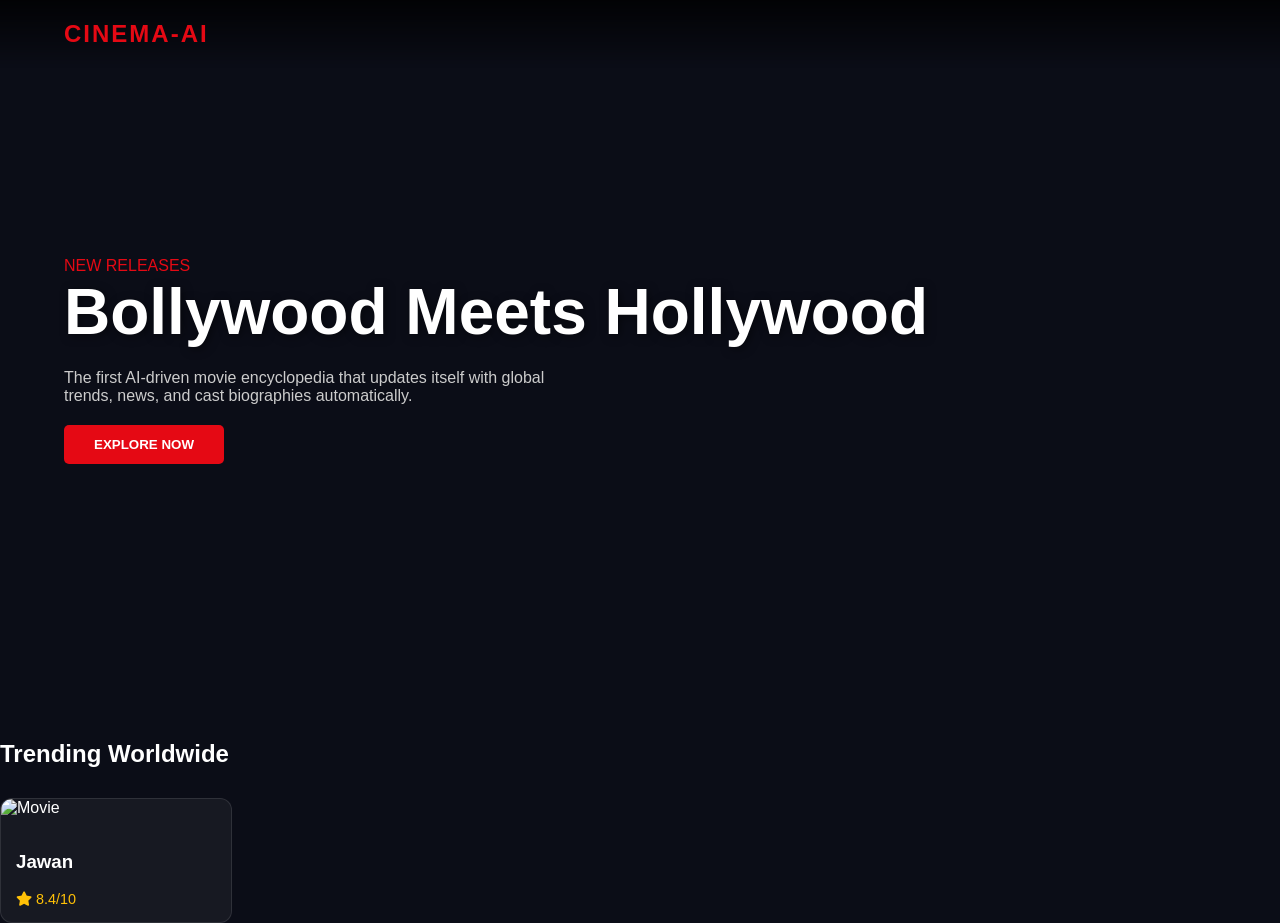
==== index.html @ 1f0feef8 "Update index.html" ====
<!DOCTYPE html>
<html lang="en">
<head>
    <meta charset="UTF-8">
    <meta name="viewport" content="width=device-width, initial-scale=1.0">
    <title>Global Cinema Hub | Hollywood & Bollywood</title>
    <link rel="stylesheet" href="https://cdnjs.cloudflare.com/ajax/libs/font-awesome/6.4.0/css/all.min.css">
    <style>
        :root {
            --main-bg: #0b0d17;
            --accent: #e50914; /* Netflix Red */
            --card-bg: rgba(255, 255, 255, 0.05);
            --gold: #ffc107;
        }

        body {
            background: var(--main-bg);
            color: white;
            font-family: 'Inter', sans-serif;
            margin: 0;
            overflow-x: hidden;
        }

        /* Navbar */
        nav {
            display: flex;
            justify-content: space-between;
            padding: 20px 5%;
            background: linear-gradient(to bottom, rgba(0,0,0,0.8), transparent);
            position: fixed;
            width: 100%;
            z-index: 100;
        }

        .logo { font-size: 24px; font-weight: 900; color: var(--accent); letter-spacing: 2px; }

        /* Hero Section */
        .hero {
            height: 80vh;
            display: flex;
            align-items: center;
            padding: 0 5%;
            background: linear-gradient(to right, #0b0d17, transparent), url('https://wallpapercave.com/wp/wp11833503.jpg');
            background-size: cover;
            background-position: center;
        }

        .hero-info h1 { font-size: 4rem; margin: 0; text-shadow: 2px 2px 10px rgba(0,0,0,0.5); }
        .hero-info p { max-width: 500px; color: #ccc; margin: 20px 0; }
<div class="filter-bar">
    <input type="text" id="search-input" placeholder="Search Movies, Actors, or Directors..." onkeyup="applyFilters()">
    <select id="genre-select" onchange="applyFilters()">
        <option value="all">All Genres</option>
        <option value="Action">Action</option>
        <option value="Drama">Drama</option>
        <option value="Sci-Fi">Sci-Fi</option>
    </select>
    <select id="year-select" onchange="applyFilters()">
        <option value="all">All Years</option>
    </select>
</div>
        /* Trending Grid */
        .content-section { padding: 40px 5%; }
        .grid {
            display: grid;
            grid-template-columns: repeat(auto-fill, minmax(220px, 1fr));
            gap: 30px;
        }

        .movie-card {
            background: var(--card-bg);
            border-radius: 12px;
            overflow: hidden;
            transition: 0.3s;
            border: 1px solid rgba(255,255,255,0.1);
            cursor: pointer;
        }

        .movie-card:hover {
            transform: scale(1.05);
            border-color: var(--accent);
            box-shadow: 0 0 20px rgba(229, 9, 20, 0.4);
        }

        .movie-card img { width: 100%; height: 320px; object-fit: cover; }
        .movie-card-info { padding: 15px; }
        .rating { color: var(--gold); font-size: 0.9rem; }
    </style>
</head>
<body>

    <nav>
        <div class="logo">CINEMA-AI</div>
        <div class="menu">
            <i class="fas fa-search"></i>
        </div>
    </nav>

    <header class="hero">
        <div class="hero-info">
            <span style="color:var(--accent)">NEW RELEASES</span>
            <h1>Bollywood Meets Hollywood</h1>
            <p>The first AI-driven movie encyclopedia that updates itself with global trends, news, and cast biographies automatically.</p>
            <button style="background:var(--accent); color:white; border:none; padding:12px 30px; border-radius:5px; font-weight:bold; cursor:pointer;">
                EXPLORE NOW
            </button>
        </div>
    </header>

    <section class="content-section">
        <h2 style="margin-bottom:30px;">Trending Worldwide</h2>
        <div class="grid" id="movie-display">
            <div class="movie-card">
                <img src="https://m.media-amazon.com/images/M/MV5BMMySWM0MTYtMDYyMy00YTMxLWI3OGEtZDU2ZGIwMGVjOWI5XkEyXkFqcGc@._V1_SX300.jpg" alt="Movie">
                <div class="movie-card-info">
                    <h3>Jawan</h3>
                    <div class="rating"><i class="fas fa-star"></i> 8.4/10</div>
                </div>
            </div>
        </div>
    </section>

</body>
</html>
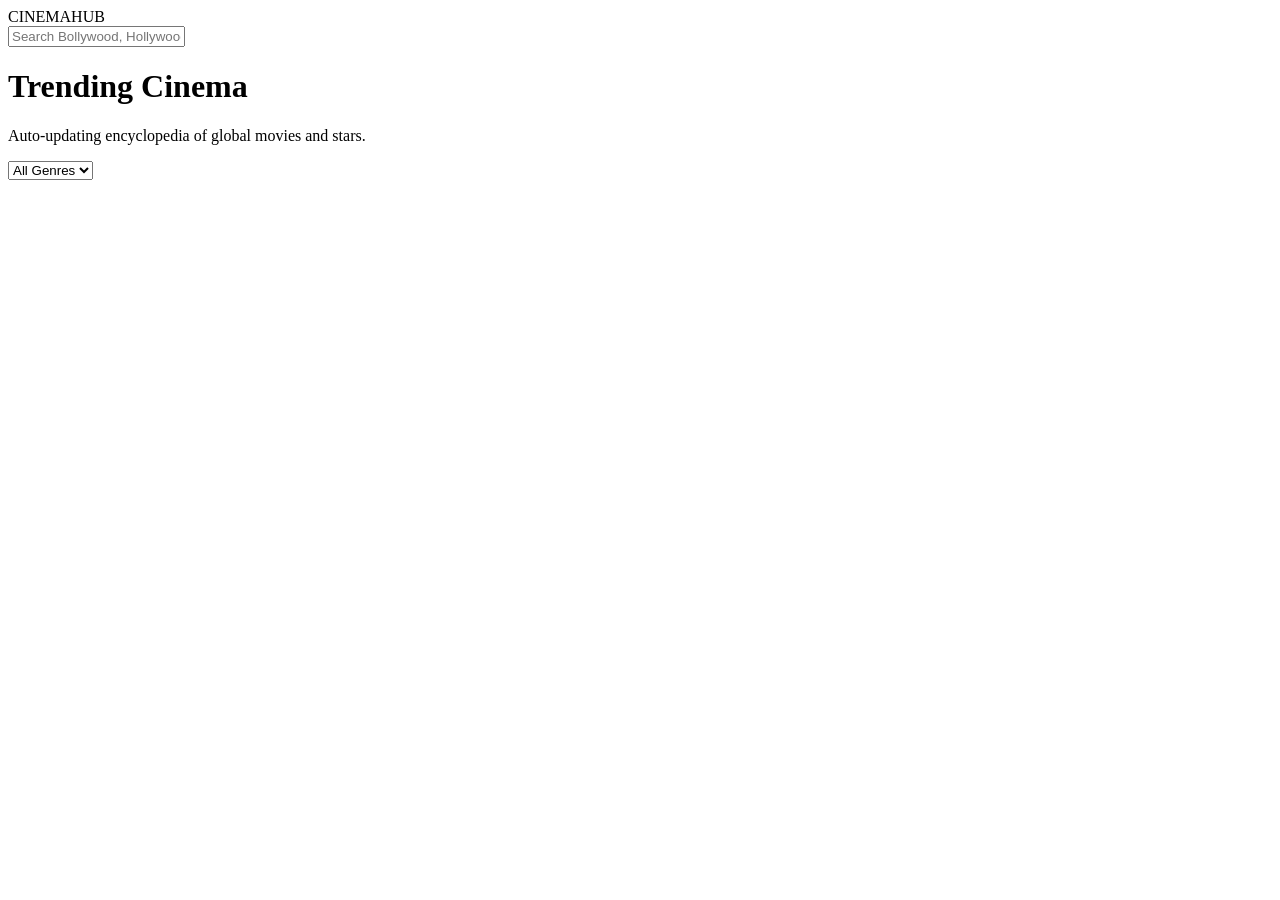
==== commit 9fffd183: "Update index.html" ====
--- a/index.html
+++ b/index.html
@@ -2,123 +2,36 @@
 <html lang="en">
 <head>
     <meta charset="UTF-8">
-    <meta name="viewport" content="width=device-width, initial-scale=1.0">
-    <title>Global Cinema Hub | Hollywood & Bollywood</title>
-    <link rel="stylesheet" href="https://cdnjs.cloudflare.com/ajax/libs/font-awesome/6.4.0/css/all.min.css">
-    <style>
-        :root {
-            --main-bg: #0b0d17;
-            --accent: #e50914; /* Netflix Red */
-            --card-bg: rgba(255, 255, 255, 0.05);
-            --gold: #ffc107;
-        }
-
-        body {
-            background: var(--main-bg);
-            color: white;
-            font-family: 'Inter', sans-serif;
-            margin: 0;
-            overflow-x: hidden;
-        }
-
-        /* Navbar */
-        nav {
-            display: flex;
-            justify-content: space-between;
-            padding: 20px 5%;
-            background: linear-gradient(to bottom, rgba(0,0,0,0.8), transparent);
-            position: fixed;
-            width: 100%;
-            z-index: 100;
-        }
-
-        .logo { font-size: 24px; font-weight: 900; color: var(--accent); letter-spacing: 2px; }
-
-        /* Hero Section */
-        .hero {
-            height: 80vh;
-            display: flex;
-            align-items: center;
-            padding: 0 5%;
-            background: linear-gradient(to right, #0b0d17, transparent), url('https://wallpapercave.com/wp/wp11833503.jpg');
-            background-size: cover;
-            background-position: center;
-        }
-
-        .hero-info h1 { font-size: 4rem; margin: 0; text-shadow: 2px 2px 10px rgba(0,0,0,0.5); }
-        .hero-info p { max-width: 500px; color: #ccc; margin: 20px 0; }
-<div class="filter-bar">
-    <input type="text" id="search-input" placeholder="Search Movies, Actors, or Directors..." onkeyup="applyFilters()">
-    <select id="genre-select" onchange="applyFilters()">
-        <option value="all">All Genres</option>
-        <option value="Action">Action</option>
-        <option value="Drama">Drama</option>
-        <option value="Sci-Fi">Sci-Fi</option>
-    </select>
-    <select id="year-select" onchange="applyFilters()">
-        <option value="all">All Years</option>
-    </select>
-</div>
-        /* Trending Grid */
-        .content-section { padding: 40px 5%; }
-        .grid {
-            display: grid;
-            grid-template-columns: repeat(auto-fill, minmax(220px, 1fr));
-            gap: 30px;
-        }
-
-        .movie-card {
-            background: var(--card-bg);
-            border-radius: 12px;
-            overflow: hidden;
-            transition: 0.3s;
-            border: 1px solid rgba(255,255,255,0.1);
-            cursor: pointer;
-        }
-
-        .movie-card:hover {
-            transform: scale(1.05);
-            border-color: var(--accent);
-            box-shadow: 0 0 20px rgba(229, 9, 20, 0.4);
-        }
-
-        .movie-card img { width: 100%; height: 320px; object-fit: cover; }
-        .movie-card-info { padding: 15px; }
-        .rating { color: var(--gold); font-size: 0.9rem; }
-    </style>
+    <title>CINEMA HUB | Global Movie DB</title>
+    <link rel="stylesheet" href="css/style.css">
+    <link rel="stylesheet" href="https://cdnjs.cloudflare.com/ajax/libs/font-awesome/6.0.0/css/all.min.css">
 </head>
 <body>
-
-    <nav>
-        <div class="logo">CINEMA-AI</div>
-        <div class="menu">
-            <i class="fas fa-search"></i>
+    <nav class="navbar">
+        <div class="logo">CINEMA<span>HUB</span></div>
+        <div class="search-bar">
+            <input type="text" id="searchInput" placeholder="Search Bollywood, Hollywood, Actors..." onkeyup="filterMovies()">
         </div>
     </nav>
 
     <header class="hero">
-        <div class="hero-info">
-            <span style="color:var(--accent)">NEW RELEASES</span>
-            <h1>Bollywood Meets Hollywood</h1>
-            <p>The first AI-driven movie encyclopedia that updates itself with global trends, news, and cast biographies automatically.</p>
-            <button style="background:var(--accent); color:white; border:none; padding:12px 30px; border-radius:5px; font-weight:bold; cursor:pointer;">
-                EXPLORE NOW
-            </button>
+        <div class="hero-text">
+            <h1>Trending Cinema</h1>
+            <p>Auto-updating encyclopedia of global movies and stars.</p>
         </div>
     </header>
 
-    <section class="content-section">
-        <h2 style="margin-bottom:30px;">Trending Worldwide</h2>
-        <div class="grid" id="movie-display">
-            <div class="movie-card">
-                <img src="https://m.media-amazon.com/images/M/MV5BMMySWM0MTYtMDYyMy00YTMxLWI3OGEtZDU2ZGIwMGVjOWI5XkEyXkFqcGc@._V1_SX300.jpg" alt="Movie">
-                <div class="movie-card-info">
-                    <h3>Jawan</h3>
-                    <div class="rating"><i class="fas fa-star"></i> 8.4/10</div>
-                </div>
-            </div>
+    <div class="container">
+        <div class="filter-row">
+            <select id="genreFilter" onchange="filterMovies()">
+                <option value="all">All Genres</option>
+                <option value="Action">Action</option>
+                <option value="Drama">Drama</option>
+            </select>
         </div>
-    </section>
+        <div class="movie-grid" id="movieGrid"></div>
+    </div>
 
+    <script src="js/app.js"></script>
 </body>
 </html>
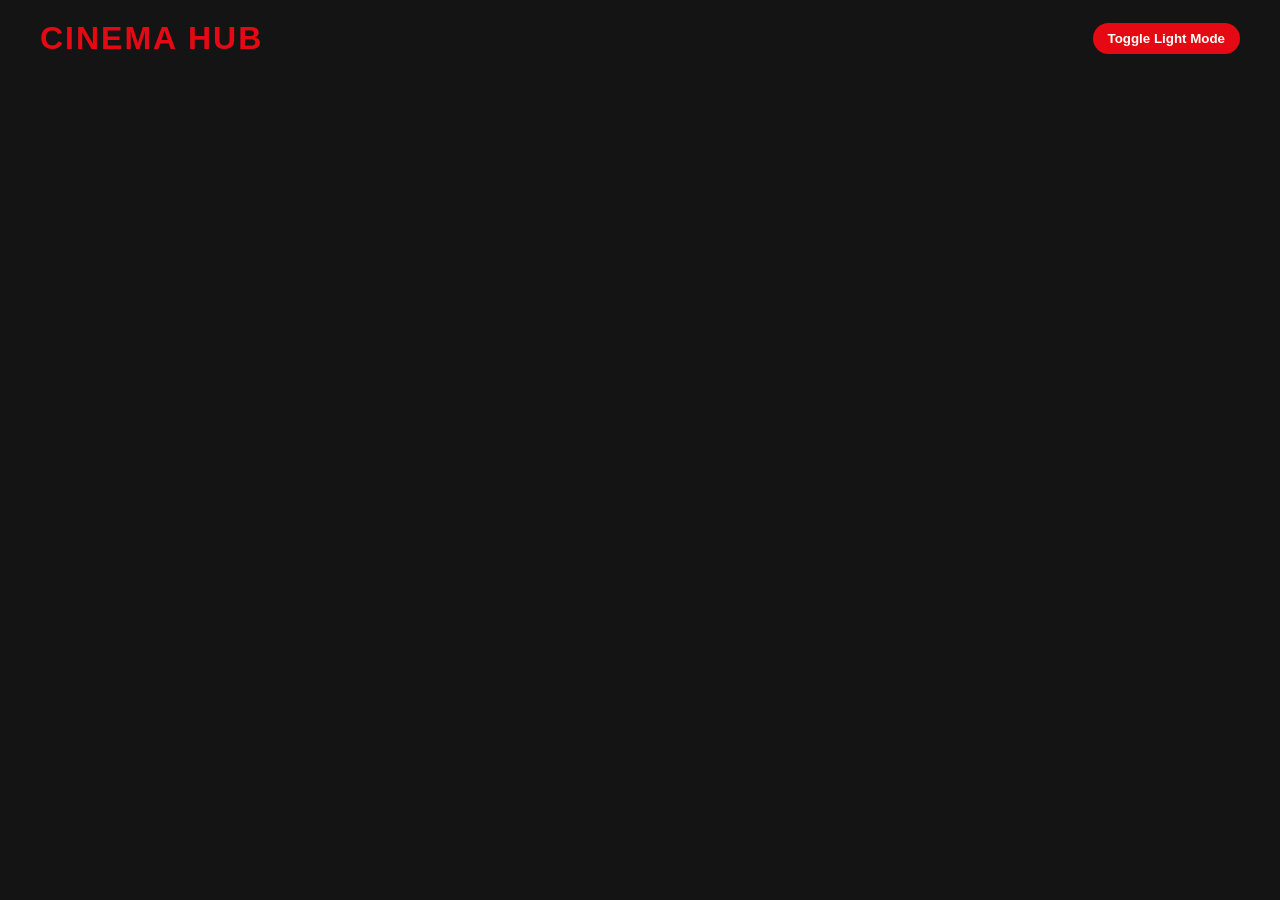
==== commit 762dd389: "Update index.html" ====
--- a/index.html
+++ b/index.html
@@ -2,36 +2,167 @@
 <html lang="en">
 <head>
     <meta charset="UTF-8">
-    <title>CINEMA HUB | Global Movie DB</title>
-    <link rel="stylesheet" href="css/style.css">
-    <link rel="stylesheet" href="https://cdnjs.cloudflare.com/ajax/libs/font-awesome/6.0.0/css/all.min.css">
+    <meta name="viewport" content="width=device-width, initial-scale=1.0">
+    <title>CinemaHub | Global Movie Database</title>
+    <style>
+        :root {
+            --primary: #e50914;
+            --bg: #141414;
+            --card-bg: #2f2f2f;
+            --text: #ffffff;
+            --subtext: #ccc;
+        }
+
+        /* Light Mode Variables */
+        body.light-mode {
+            --bg: #f4f4f4;
+            --card-bg: #ffffff;
+            --text: #141414;
+            --subtext: #555;
+        }
+
+        body {
+            font-family: 'Segoe UI', Roboto, Helvetica, Arial, sans-serif;
+            background-color: var(--bg);
+            color: var(--text);
+            margin: 0;
+            padding: 20px;
+            transition: background 0.3s, color 0.3s;
+        }
+
+        header {
+            display: flex;
+            justify-content: space-between;
+            align-items: center;
+            max-width: 1200px;
+            margin: 0 auto 40px auto;
+        }
+
+        .logo h1 {
+            color: var(--primary);
+            margin: 0;
+            letter-spacing: 2px;
+        }
+
+        #themeToggle {
+            background: var(--primary);
+            color: white;
+            border: none;
+            padding: 8px 15px;
+            border-radius: 20px;
+            cursor: pointer;
+            font-weight: bold;
+        }
+
+        .search-section {
+            text-align: center;
+            margin-bottom: 40px;
+        }
+
+        #searchInput {
+            padding: 15px 25px;
+            width: 100%;
+            max-width: 500px;
+            border-radius: 30px;
+            border: 2px solid #444;
+            background: var(--card-bg);
+            color: var(--text);
+            font-size: 16px;
+            outline: none;
+            transition: border-color 0.3s;
+        }
+
+        #searchInput:focus {
+            border-color: var(--primary);
+        }
+
+        .movie-grid {
+            display: grid;
+            grid-template-columns: repeat(auto-fill, minmax(220px, 1fr));
+            gap: 30px;
+            max-width: 1200px;
+            margin: 0 auto;
+        }
+
+        .movie-card {
+            background: var(--card-bg);
+            border-radius: 12px;
+            overflow: hidden;
+            transition: transform 0.3s, box-shadow 0.3s;
+            box-shadow: 0 10px 20px rgba(0,0,0,0.3);
+            display: flex;
+            flex-direction: column;
+        }
+
+        .movie-card:hover {
+            transform: translateY(-10px);
+            box-shadow: 0 15px 30px rgba(229, 9, 20, 0.2);
+        }
+
+        .movie-card img {
+            width: 100%;
+            height: 320px;
+            object-fit: cover;
+            border-bottom: 3px solid var(--primary);
+        }
+
+        .movie-info {
+            padding: 20px;
+            flex-grow: 1;
+            display: flex;
+            flex-direction: column;
+        }
+
+        .category-tag {
+            background: var(--primary);
+            color: white;
+            font-size: 11px;
+            font-weight: bold;
+            padding: 3px 10px;
+            border-radius: 5px;
+            align-self: flex-start;
+            margin-bottom: 10px;
+            text-transform: uppercase;
+        }
+
+        .movie-info h3 {
+            margin: 0 0 10px 0;
+            font-size: 1.1rem;
+        }
+
+        .movie-info p {
+            font-size: 0.9rem;
+            color: var(--subtext);
+            line-height: 1.5;
+            margin-bottom: 15px;
+        }
+
+        .btn-details {
+            margin-top: auto;
+            text-align: center;
+            background: transparent;
+            border: 1px solid var(--primary);
+            color: var(--primary);
+            padding: 10px;
+            text-decoration: none;
+            border-radius: 6px;
+            font-weight: bold;
+            transition: 0.3s;
+        }
+
+        .btn-details:hover {
+            background: var(--primary);
+            color: white;
+        }
+    </style>
 </head>
 <body>
-    <nav class="navbar">
-        <div class="logo">CINEMA<span>HUB</span></div>
-        <div class="search-bar">
-            <input type="text" id="searchInput" placeholder="Search Bollywood, Hollywood, Actors..." onkeyup="filterMovies()">
+
+    <header>
+        <div class="logo">
+            <h1>CINEMA HUB</h1>
         </div>
-    </nav>
-
-    <header class="hero">
-        <div class="hero-text">
-            <h1>Trending Cinema</h1>
-            <p>Auto-updating encyclopedia of global movies and stars.</p>
-        </div>
+        <button id="themeToggle" onclick="toggleTheme()">Toggle Light Mode</button>
     </header>
 
-    <div class="container">
-        <div class="filter-row">
-            <select id="genreFilter" onchange="filterMovies()">
-                <option value="all">All Genres</option>
-                <option value="Action">Action</option>
-                <option value="Drama">Drama</option>
-            </select>
-        </div>
-        <div class="movie-grid" id="movieGrid"></div>
-    </div>
-
-    <script src="js/app.js"></script>
-</body>
-</html>
+    <div class="search-section">
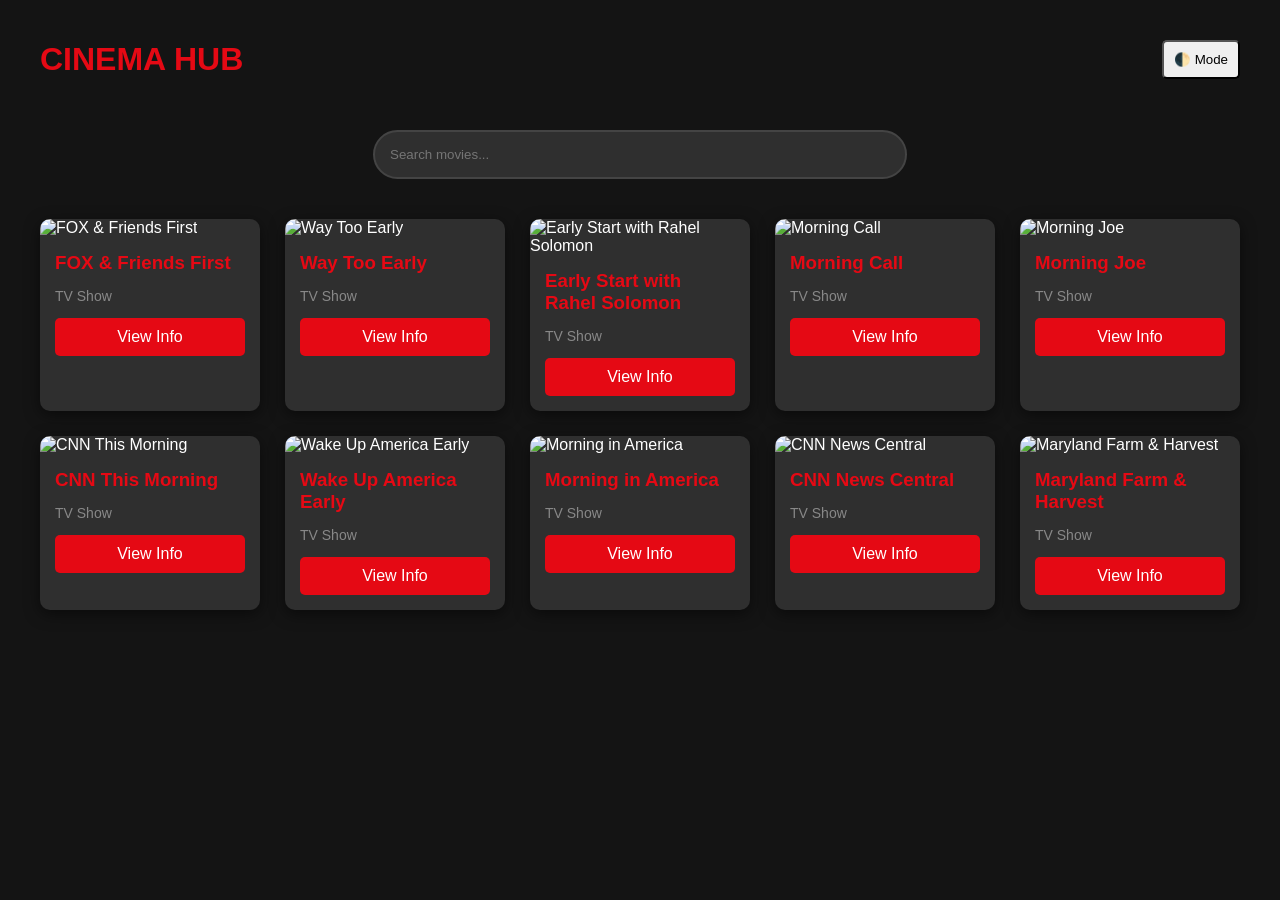
==== commit 9480c134: "Update index.html" ====
--- a/index.html
+++ b/index.html
@@ -10,159 +10,122 @@
             --bg: #141414;
             --card-bg: #2f2f2f;
             --text: #ffffff;
-            --subtext: #ccc;
         }
-
-        /* Light Mode Variables */
         body.light-mode {
             --bg: #f4f4f4;
             --card-bg: #ffffff;
             --text: #141414;
-            --subtext: #555;
         }
-
         body {
-            font-family: 'Segoe UI', Roboto, Helvetica, Arial, sans-serif;
+            font-family: 'Arial', sans-serif;
             background-color: var(--bg);
             color: var(--text);
             margin: 0;
             padding: 20px;
-            transition: background 0.3s, color 0.3s;
+            transition: 0.3s;
         }
-
         header {
             display: flex;
             justify-content: space-between;
             align-items: center;
             max-width: 1200px;
-            margin: 0 auto 40px auto;
+            margin: 0 auto 30px auto;
         }
-
-        .logo h1 {
-            color: var(--primary);
-            margin: 0;
-            letter-spacing: 2px;
-        }
-
-        #themeToggle {
-            background: var(--primary);
-            color: white;
-            border: none;
-            padding: 8px 15px;
-            border-radius: 20px;
-            cursor: pointer;
-            font-weight: bold;
-        }
-
-        .search-section {
-            text-align: center;
-            margin-bottom: 40px;
-        }
-
         #searchInput {
-            padding: 15px 25px;
+            display: block;
             width: 100%;
             max-width: 500px;
-            border-radius: 30px;
+            margin: 0 auto 40px auto;
+            padding: 15px;
+            border-radius: 25px;
             border: 2px solid #444;
             background: var(--card-bg);
             color: var(--text);
-            font-size: 16px;
-            outline: none;
-            transition: border-color 0.3s;
         }
-
-        #searchInput:focus {
-            border-color: var(--primary);
-        }
-
         .movie-grid {
             display: grid;
-            grid-template-columns: repeat(auto-fill, minmax(220px, 1fr));
-            gap: 30px;
+            grid-template-columns: repeat(auto-fill, minmax(200px, 1fr));
+            gap: 25px;
             max-width: 1200px;
             margin: 0 auto;
         }
-
         .movie-card {
             background: var(--card-bg);
-            border-radius: 12px;
+            border-radius: 10px;
             overflow: hidden;
-            transition: transform 0.3s, box-shadow 0.3s;
-            box-shadow: 0 10px 20px rgba(0,0,0,0.3);
-            display: flex;
-            flex-direction: column;
+            box-shadow: 0 4px 15px rgba(0,0,0,0.5);
         }
-
-        .movie-card:hover {
-            transform: translateY(-10px);
-            box-shadow: 0 15px 30px rgba(229, 9, 20, 0.2);
-        }
-
         .movie-card img {
             width: 100%;
-            height: 320px;
+            height: 300px;
             object-fit: cover;
-            border-bottom: 3px solid var(--primary);
         }
-
-        .movie-info {
-            padding: 20px;
-            flex-grow: 1;
-            display: flex;
-            flex-direction: column;
-        }
-
-        .category-tag {
+        .movie-info { padding: 15px; }
+        .movie-info h3 { margin: 0 0 10px 0; color: var(--primary); }
+        .btn {
+            display: block;
+            text-align: center;
             background: var(--primary);
             color: white;
-            font-size: 11px;
-            font-weight: bold;
-            padding: 3px 10px;
-            border-radius: 5px;
-            align-self: flex-start;
-            margin-bottom: 10px;
-            text-transform: uppercase;
-        }
-
-        .movie-info h3 {
-            margin: 0 0 10px 0;
-            font-size: 1.1rem;
-        }
-
-        .movie-info p {
-            font-size: 0.9rem;
-            color: var(--subtext);
-            line-height: 1.5;
-            margin-bottom: 15px;
-        }
-
-        .btn-details {
-            margin-top: auto;
-            text-align: center;
-            background: transparent;
-            border: 1px solid var(--primary);
-            color: var(--primary);
             padding: 10px;
             text-decoration: none;
-            border-radius: 6px;
-            font-weight: bold;
-            transition: 0.3s;
-        }
-
-        .btn-details:hover {
-            background: var(--primary);
-            color: white;
+            border-radius: 5px;
+            margin-top: 10px;
         }
     </style>
 </head>
 <body>
 
     <header>
-        <div class="logo">
-            <h1>CINEMA HUB</h1>
-        </div>
-        <button id="themeToggle" onclick="toggleTheme()">Toggle Light Mode</button>
+        <h1 style="color: var(--primary);">CINEMA HUB</h1>
+        <button onclick="document.body.classList.toggle('light-mode')" style="padding: 10px; border-radius: 5px; cursor: pointer;">🌓 Mode</button>
     </header>
 
-    <div class="search-section">
+    <input type="text" id="searchInput" placeholder="Search movies..." onkeyup="filterMovies()">
+
+    <div class="movie-grid" id="movieGrid">
+        <p style="text-align: center; width: 100%;">Connecting to database...</p>
+    </div>
+
+    <script>
+        let allMovies = [];
+
+        async function loadData() {
+            const grid = document.getElementById('movieGrid');
+            try {
+                // Using a direct path to your JSON file
+                const response = await fetch('data/movies.json');
+                if (!response.ok) throw new Error("Could not find movies.json");
+                
+                allMovies = await response.json();
+                display(allMovies);
+            } catch (err) {
+                grid.innerHTML = `<p style="text-align:center; width:100%;">Error: ${err.message}. <br> Make sure 'data/movies.json' exists and is not empty!</p>`;
+            }
+        }
+
+        function display(movies) {
+            const grid = document.getElementById('movieGrid');
+            grid.innerHTML = movies.map(m => `
+                <div class="movie-card">
+                    <img src="${m.image && m.image !== 'N/A' ? m.image : 'https://via.placeholder.com/300x450'}" alt="${m.title}">
+                    <div class="movie-info">
+                        <h3>${m.title}</h3>
+                        <p style="font-size: 14px; color: #888;">${m.category}</p>
+                        <a href="${m.link}" target="_blank" class="btn">View Info</a>
+                    </div>
+                </div>
+            `).join('');
+        }
+
+        function filterMovies() {
+            const val = document.getElementById('searchInput').value.toLowerCase();
+            const filtered = allMovies.filter(m => m.title.toLowerCase().includes(val));
+            display(filtered);
+        }
+
+        // Run when page loads
+        window.onload = loadData;
+    </script>
+</body>
+</html>
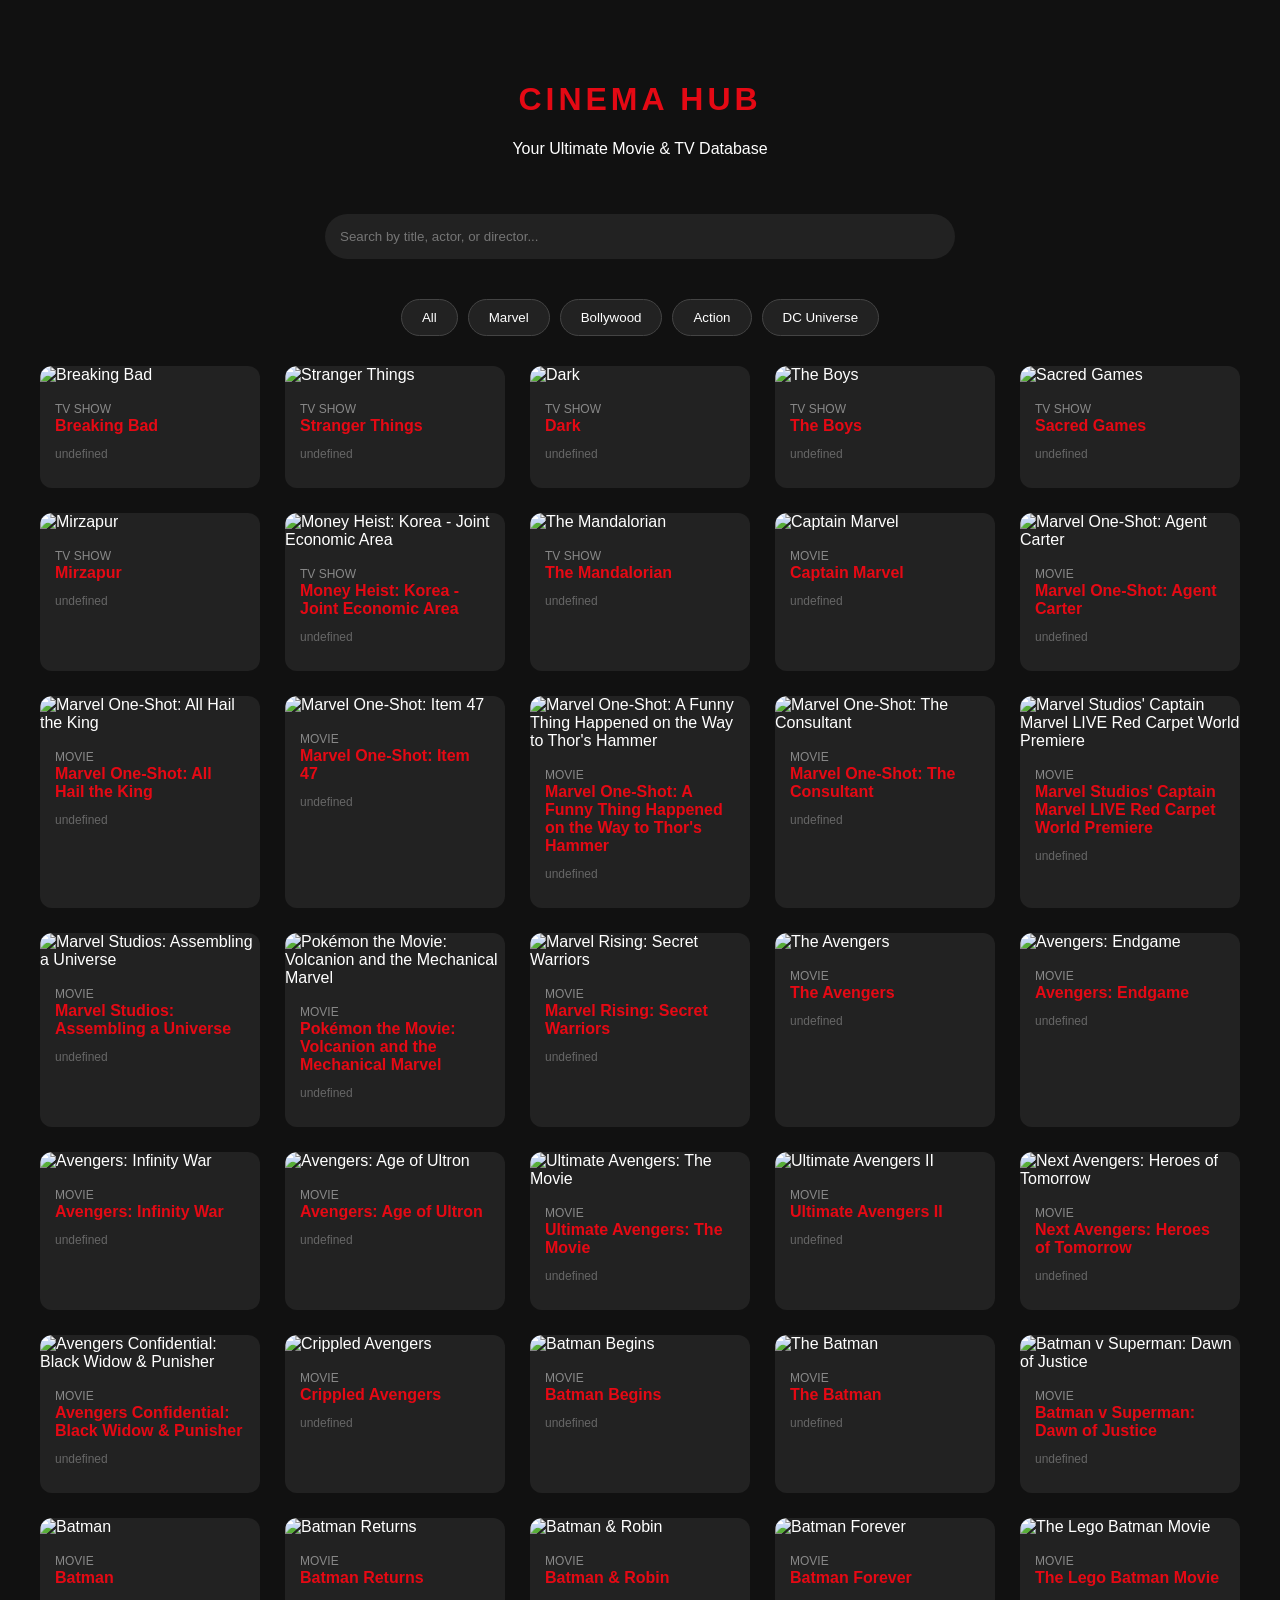
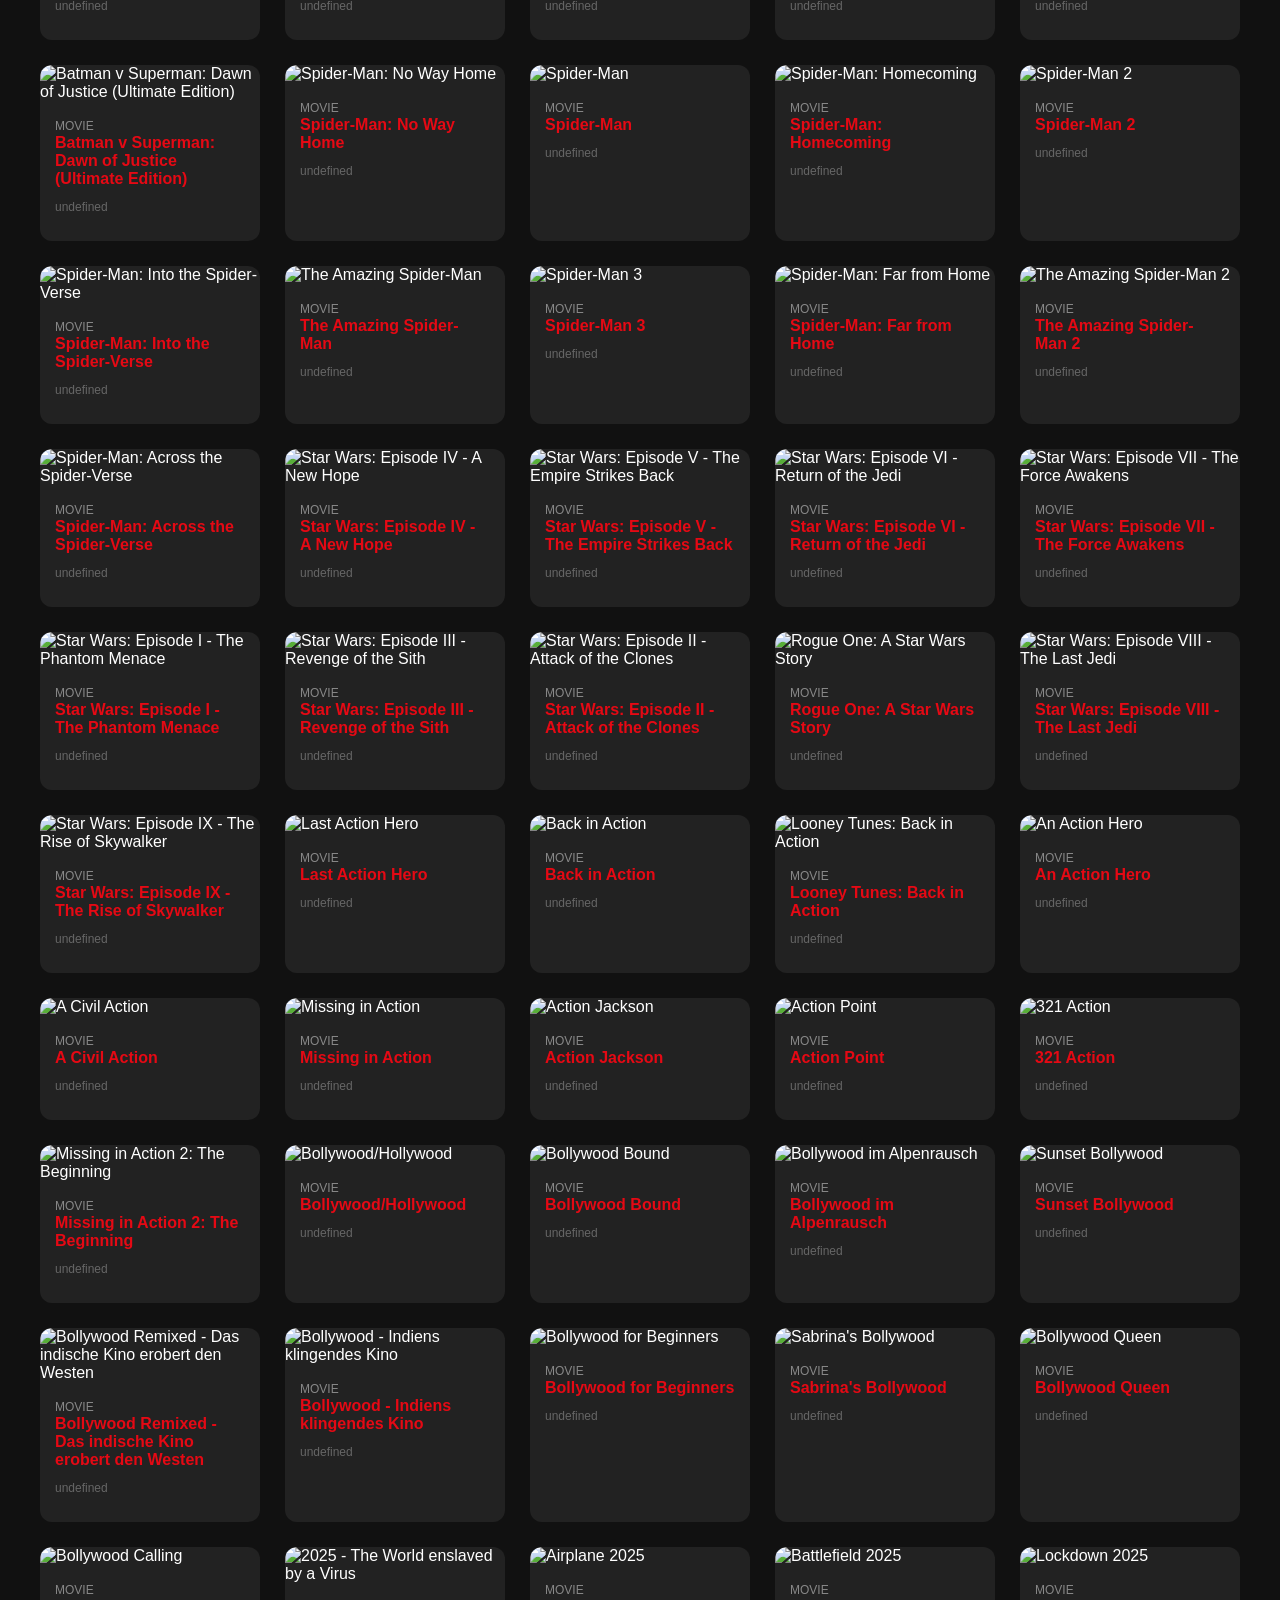
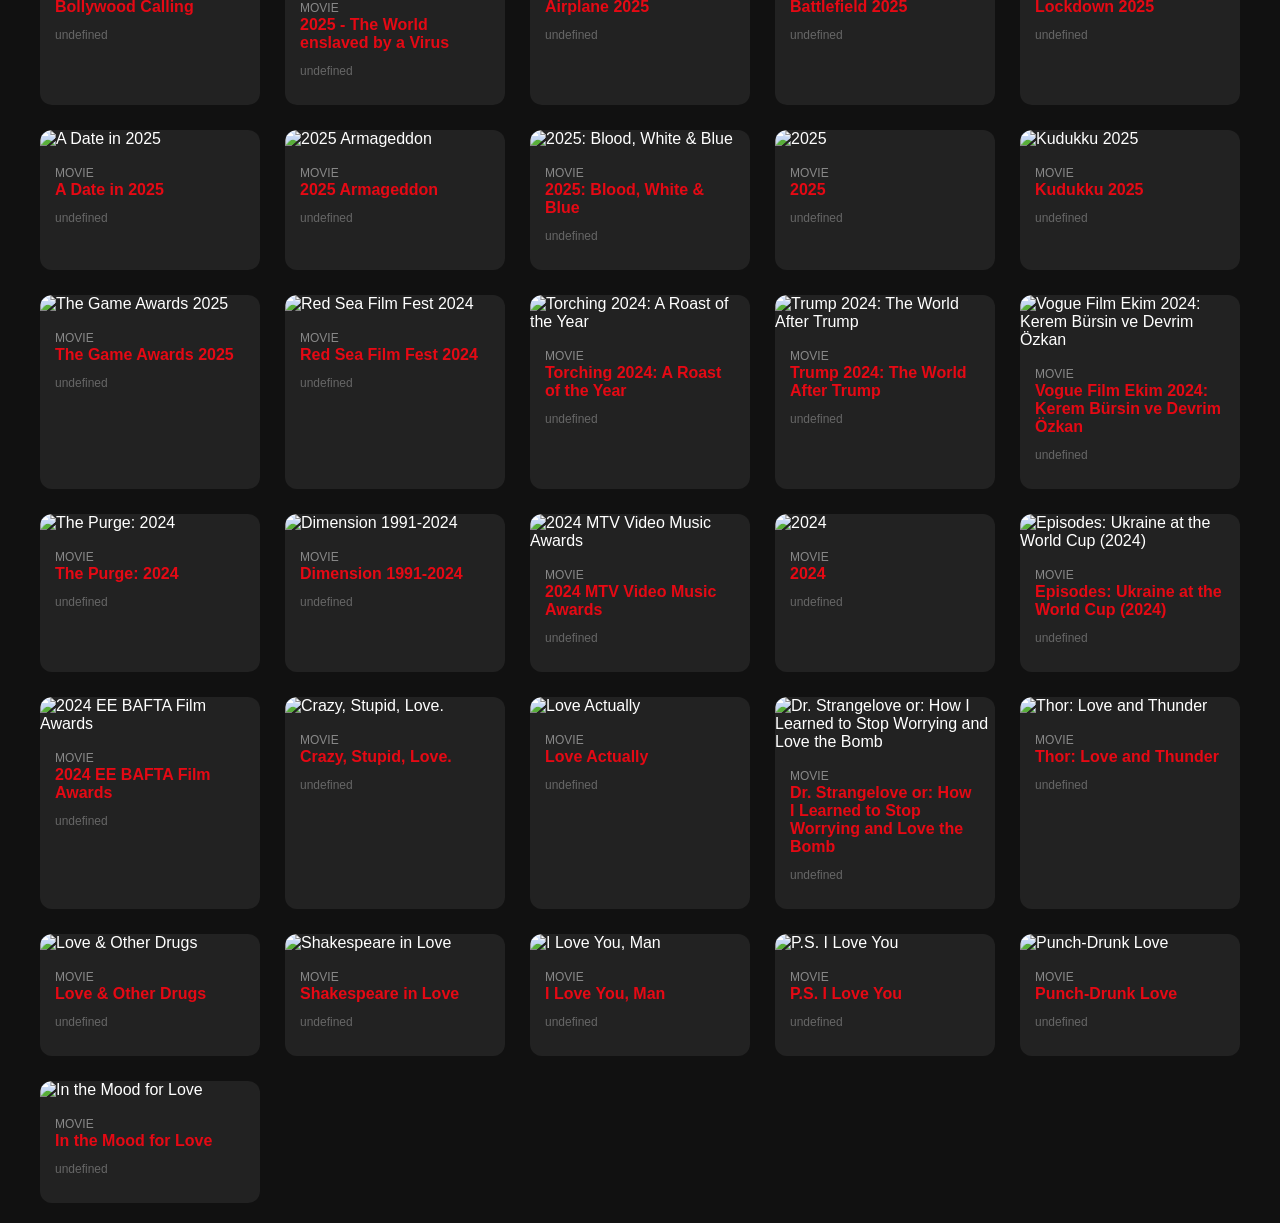
==== commit 4cedcaa8: "Update index.html" ====
--- a/index.html
+++ b/index.html
@@ -3,129 +3,93 @@
 <head>
     <meta charset="UTF-8">
     <meta name="viewport" content="width=device-width, initial-scale=1.0">
-    <title>CinemaHub | Global Movie Database</title>
+    <title>CinemaHub | Home</title>
     <style>
-        :root {
-            --primary: #e50914;
-            --bg: #141414;
-            --card-bg: #2f2f2f;
-            --text: #ffffff;
+        :root { --primary: #e50914; --bg: #111; --card: #222; --text: #fff; }
+        body { font-family: 'Segoe UI', sans-serif; background: var(--bg); color: var(--text); margin: 0; padding: 20px; }
+        header { text-align: center; padding: 40px 0; }
+        .nav-filters { display: flex; justify-content: center; gap: 10px; margin-bottom: 30px; flex-wrap: wrap; }
+        .nav-filters button { 
+            background: var(--card); color: white; border: 1px solid #444; padding: 10px 20px; 
+            border-radius: 20px; cursor: pointer; transition: 0.3s;
         }
-        body.light-mode {
-            --bg: #f4f4f4;
-            --card-bg: #ffffff;
-            --text: #141414;
+        .nav-filters button:hover { border-color: var(--primary); color: var(--primary); }
+        #searchInput { 
+            display: block; width: 80%; max-width: 600px; margin: 0 auto 40px; 
+            padding: 15px; border-radius: 30px; border: none; background: var(--card); color: white;
         }
-        body {
-            font-family: 'Arial', sans-serif;
-            background-color: var(--bg);
-            color: var(--text);
-            margin: 0;
-            padding: 20px;
-            transition: 0.3s;
+        .movie-grid { 
+            display: grid; grid-template-columns: repeat(auto-fill, minmax(200px, 1fr)); 
+            gap: 25px; max-width: 1200px; margin: 0 auto; 
         }
-        header {
-            display: flex;
-            justify-content: space-between;
-            align-items: center;
-            max-width: 1200px;
-            margin: 0 auto 30px auto;
+        .movie-card { 
+            background: var(--card); border-radius: 12px; overflow: hidden; 
+            transition: 0.3s; cursor: pointer; position: relative;
         }
-        #searchInput {
-            display: block;
-            width: 100%;
-            max-width: 500px;
-            margin: 0 auto 40px auto;
-            padding: 15px;
-            border-radius: 25px;
-            border: 2px solid #444;
-            background: var(--card-bg);
-            color: var(--text);
-        }
-        .movie-grid {
-            display: grid;
-            grid-template-columns: repeat(auto-fill, minmax(200px, 1fr));
-            gap: 25px;
-            max-width: 1200px;
-            margin: 0 auto;
-        }
-        .movie-card {
-            background: var(--card-bg);
-            border-radius: 10px;
-            overflow: hidden;
-            box-shadow: 0 4px 15px rgba(0,0,0,0.5);
-        }
-        .movie-card img {
-            width: 100%;
-            height: 300px;
-            object-fit: cover;
-        }
-        .movie-info { padding: 15px; }
-        .movie-info h3 { margin: 0 0 10px 0; color: var(--primary); }
-        .btn {
-            display: block;
-            text-align: center;
-            background: var(--primary);
-            color: white;
-            padding: 10px;
-            text-decoration: none;
-            border-radius: 5px;
-            margin-top: 10px;
-        }
+        .movie-card:hover { transform: scale(1.05); box-shadow: 0 10px 20px rgba(0,0,0,0.5); }
+        .movie-card img { width: 100%; height: 300px; object-fit: cover; }
+        .info { padding: 15px; }
+        .info h3 { margin: 0; font-size: 16px; color: var(--primary); }
+        .tag { font-size: 12px; color: #888; text-transform: uppercase; }
     </style>
 </head>
 <body>
 
     <header>
-        <h1 style="color: var(--primary);">CINEMA HUB</h1>
-        <button onclick="document.body.classList.toggle('light-mode')" style="padding: 10px; border-radius: 5px; cursor: pointer;">🌓 Mode</button>
+        <h1 style="color: var(--primary); letter-spacing: 4px;">CINEMA HUB</h1>
+        <p>Your Ultimate Movie & TV Database</p>
     </header>
 
-    <input type="text" id="searchInput" placeholder="Search movies..." onkeyup="filterMovies()">
+    <input type="text" id="searchInput" placeholder="Search by title, actor, or director..." onkeyup="filterData()">
 
-    <div class="movie-grid" id="movieGrid">
-        <p style="text-align: center; width: 100%;">Connecting to database...</p>
+    <div class="nav-filters">
+        <button onclick="filterData('All')">All</button>
+        <button onclick="filterData('Marvel Studios')">Marvel</button>
+        <button onclick="filterData('Bollywood')">Bollywood</button>
+        <button onclick="filterData('Action')">Action</button>
+        <button onclick="filterData('DC Universe')">DC Universe</button>
     </div>
 
+    <div class="movie-grid" id="movieGrid"></div>
+
     <script>
-        let allMovies = [];
+        let allData = [];
 
-        async function loadData() {
-            const grid = document.getElementById('movieGrid');
+        async function init() {
             try {
-                // Using a direct path to your JSON file
-                const response = await fetch('data/movies.json');
-                if (!response.ok) throw new Error("Could not find movies.json");
-                
-                allMovies = await response.json();
-                display(allMovies);
-            } catch (err) {
-                grid.innerHTML = `<p style="text-align:center; width:100%;">Error: ${err.message}. <br> Make sure 'data/movies.json' exists and is not empty!</p>`;
-            }
+                const res = await fetch('data/movies.json');
+                allData = await res.json();
+                render(allData);
+            } catch (e) { document.getElementById('movieGrid').innerHTML = "Loading database..."; }
         }
 
-        function display(movies) {
+        function render(data) {
             const grid = document.getElementById('movieGrid');
-            grid.innerHTML = movies.map(m => `
-                <div class="movie-card">
-                    <img src="${m.image && m.image !== 'N/A' ? m.image : 'https://via.placeholder.com/300x450'}" alt="${m.title}">
-                    <div class="movie-info">
+            grid.innerHTML = data.map(m => `
+                <div class="movie-card" onclick="location.href='movie.html?id=${m.id}'">
+                    <img src="${m.image || 'https://via.placeholder.com/300x450'}" alt="${m.title}">
+                    <div class="info">
+                        <span class="tag">${m.category}</span>
                         <h3>${m.title}</h3>
-                        <p style="font-size: 14px; color: #888;">${m.category}</p>
-                        <a href="${m.link}" target="_blank" class="btn">View Info</a>
+                        <p style="font-size:12px; color:#666;">${m.year}</p>
                     </div>
                 </div>
             `).join('');
         }
 
-        function filterMovies() {
-            const val = document.getElementById('searchInput').value.toLowerCase();
-            const filtered = allMovies.filter(m => m.title.toLowerCase().includes(val));
-            display(filtered);
+        function filterData(category = '') {
+            const search = document.getElementById('searchInput').value.toLowerCase();
+            const filtered = allData.filter(m => {
+                const matchesSearch = m.title.toLowerCase().includes(search) || 
+                                    m.director.toLowerCase().includes(search) ||
+                                    m.actors.toLowerCase().includes(search);
+                const matchesCat = category === 'All' || category === '' || m.category === category;
+                return matchesSearch && matchesCat;
+            });
+            render(filtered);
         }
 
-        // Run when page loads
-        window.onload = loadData;
+        window.onload = init;
     </script>
 </body>
 </html>
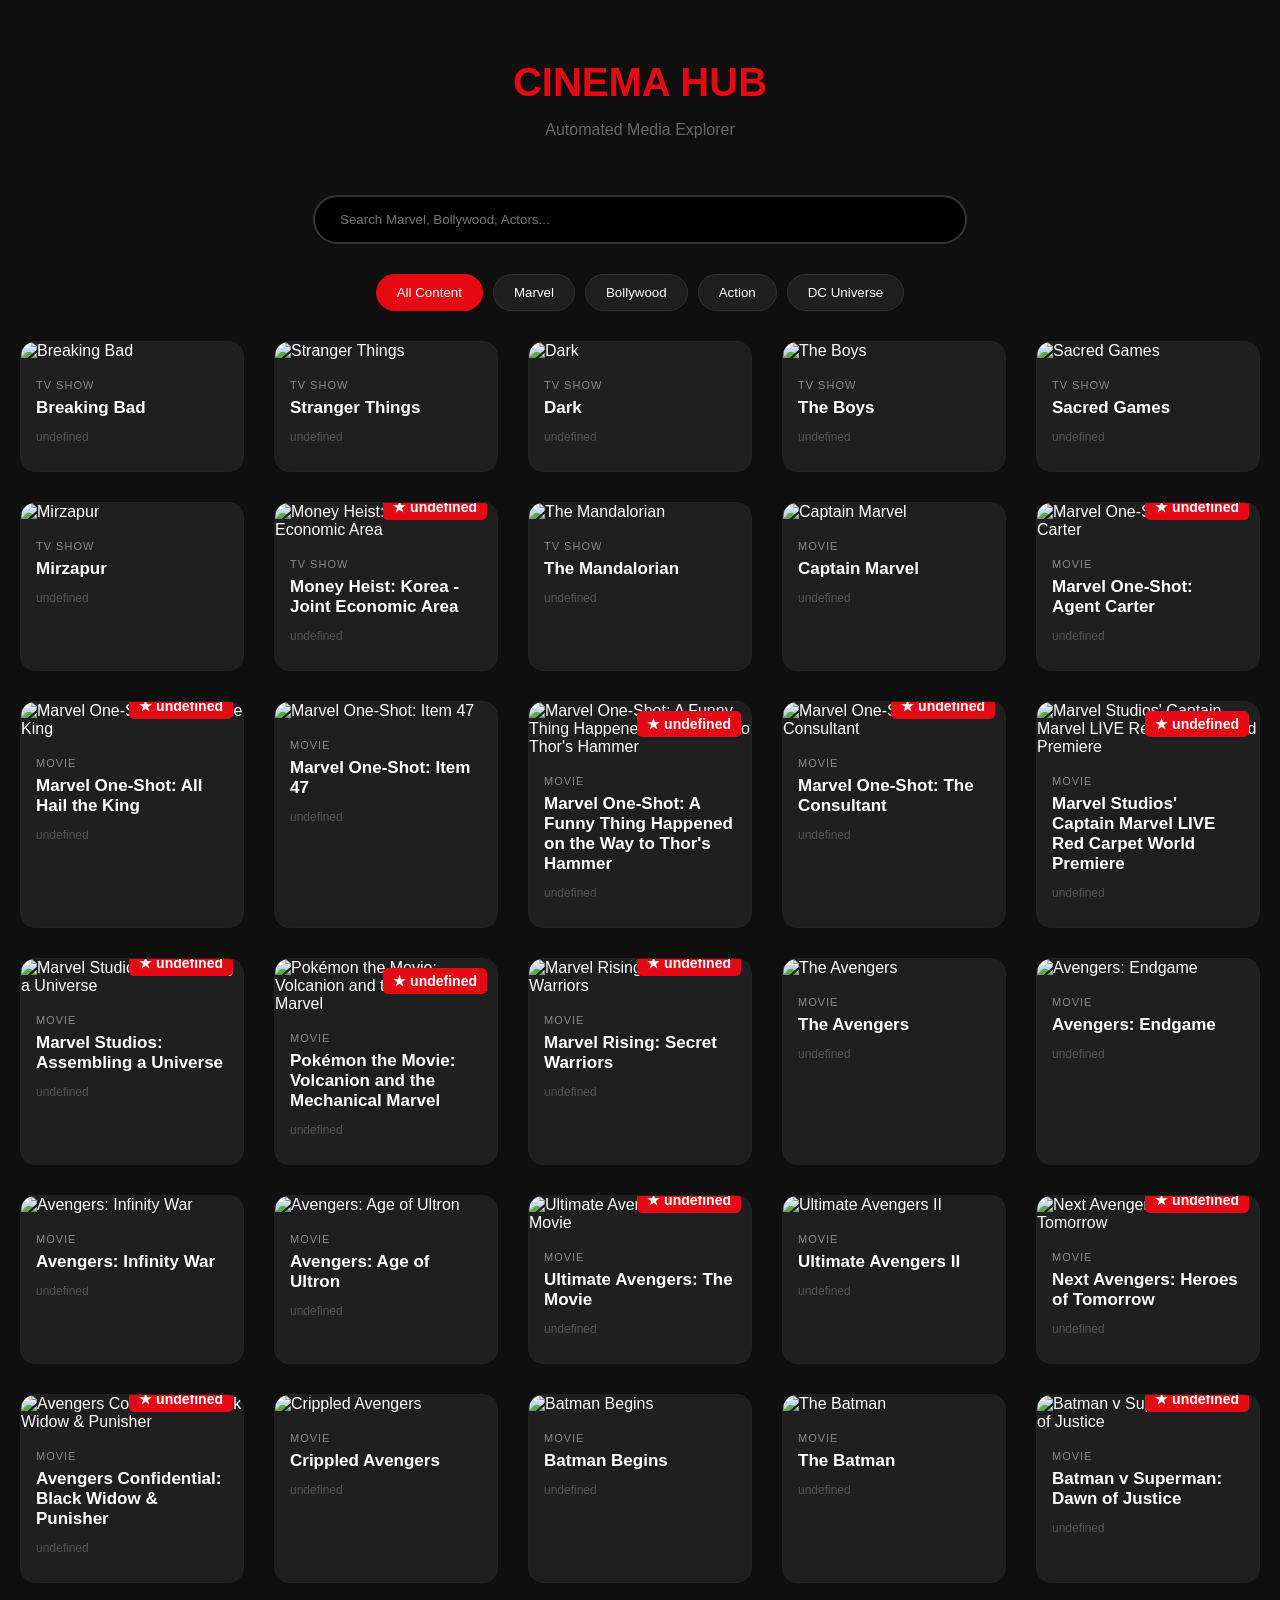
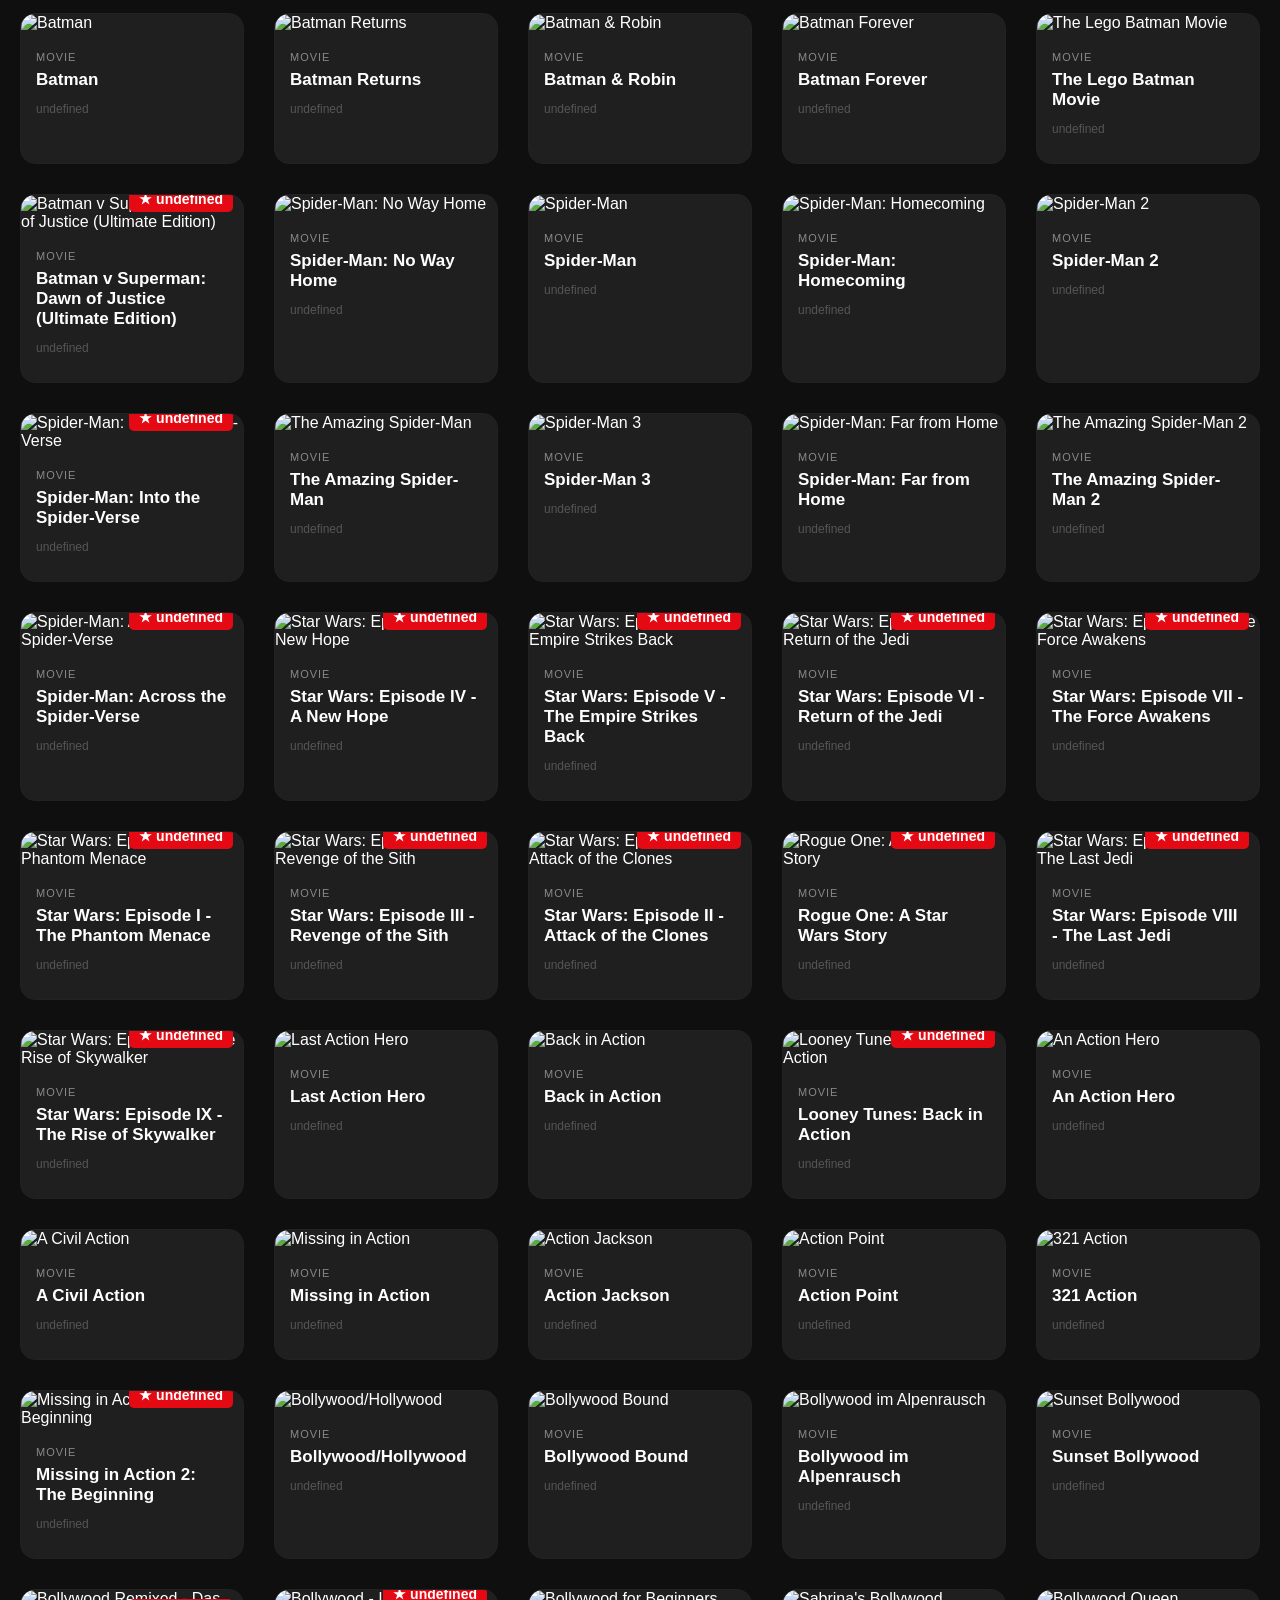
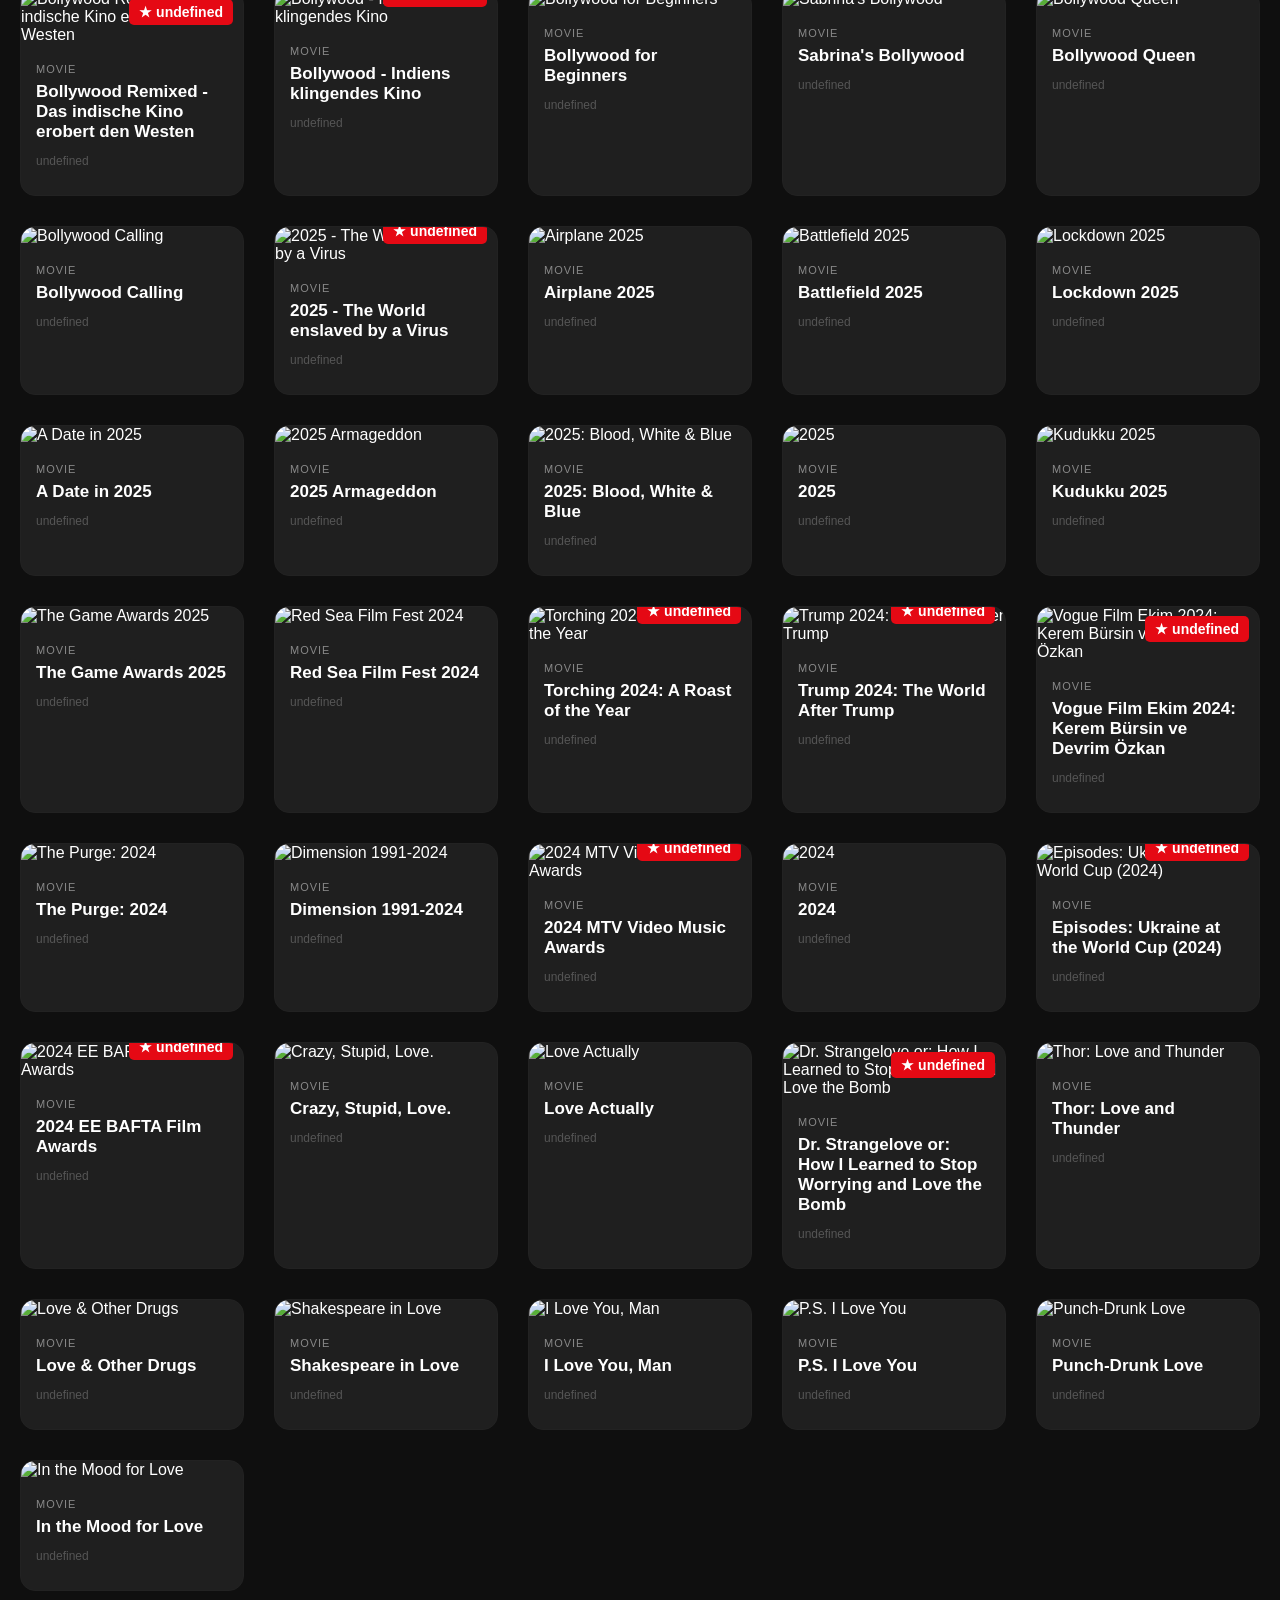
==== commit 98780731: "Update index.html" ====
--- a/index.html
+++ b/index.html
@@ -5,49 +5,53 @@
     <meta name="viewport" content="width=device-width, initial-scale=1.0">
     <title>CinemaHub | Home</title>
     <style>
-        :root { --primary: #e50914; --bg: #111; --card: #222; --text: #fff; }
+        :root { --primary: #e50914; --bg: #0f0f0f; --card: #1f1f1f; --text: #fff; }
         body { font-family: 'Segoe UI', sans-serif; background: var(--bg); color: var(--text); margin: 0; padding: 20px; }
         header { text-align: center; padding: 40px 0; }
         .nav-filters { display: flex; justify-content: center; gap: 10px; margin-bottom: 30px; flex-wrap: wrap; }
         .nav-filters button { 
-            background: var(--card); color: white; border: 1px solid #444; padding: 10px 20px; 
-            border-radius: 20px; cursor: pointer; transition: 0.3s;
+            background: var(--card); color: white; border: 1px solid #333; padding: 10px 20px; 
+            border-radius: 25px; cursor: pointer; transition: 0.3s;
         }
-        .nav-filters button:hover { border-color: var(--primary); color: var(--primary); }
+        .nav-filters button:hover, .nav-filters button.active { border-color: var(--primary); background: var(--primary); }
         #searchInput { 
-            display: block; width: 80%; max-width: 600px; margin: 0 auto 40px; 
-            padding: 15px; border-radius: 30px; border: none; background: var(--card); color: white;
+            display: block; width: 90%; max-width: 600px; margin: 0 auto 30px; 
+            padding: 15px 25px; border-radius: 30px; border: 2px solid #333; background: #000; color: white;
         }
         .movie-grid { 
-            display: grid; grid-template-columns: repeat(auto-fill, minmax(200px, 1fr)); 
-            gap: 25px; max-width: 1200px; margin: 0 auto; 
+            display: grid; grid-template-columns: repeat(auto-fill, minmax(220px, 1fr)); 
+            gap: 30px; max-width: 1300px; margin: 0 auto; 
         }
         .movie-card { 
-            background: var(--card); border-radius: 12px; overflow: hidden; 
-            transition: 0.3s; cursor: pointer; position: relative;
+            background: var(--card); border-radius: 15px; overflow: hidden; 
+            transition: 0.3s; cursor: pointer; border: 1px solid #222;
         }
-        .movie-card:hover { transform: scale(1.05); box-shadow: 0 10px 20px rgba(0,0,0,0.5); }
-        .movie-card img { width: 100%; height: 300px; object-fit: cover; }
-        .info { padding: 15px; }
-        .info h3 { margin: 0; font-size: 16px; color: var(--primary); }
-        .tag { font-size: 12px; color: #888; text-transform: uppercase; }
+        .movie-card:hover { transform: translateY(-10px); border-color: var(--primary); }
+        .movie-card img { width: 100%; height: 320px; object-fit: cover; }
+        .info { padding: 15px; position: relative; }
+        .rating-badge { 
+            position: absolute; top: -45px; right: 10px; 
+            background: var(--primary); padding: 5px 10px; border-radius: 5px; font-weight: bold; font-size: 14px;
+        }
+        .info h3 { margin: 5px 0; font-size: 17px; }
+        .tag { font-size: 11px; color: #888; text-transform: uppercase; letter-spacing: 1px; }
     </style>
 </head>
 <body>
 
     <header>
-        <h1 style="color: var(--primary); letter-spacing: 4px;">CINEMA HUB</h1>
-        <p>Your Ultimate Movie & TV Database</p>
+        <h1 style="color: var(--primary); font-size: 2.5rem; margin: 0;">CINEMA HUB</h1>
+        <p style="color: #666;">Automated Media Explorer</p>
     </header>
 
-    <input type="text" id="searchInput" placeholder="Search by title, actor, or director..." onkeyup="filterData()">
+    <input type="text" id="searchInput" placeholder="Search Marvel, Bollywood, Actors..." onkeyup="filterData()">
 
     <div class="nav-filters">
-        <button onclick="filterData('All')">All</button>
-        <button onclick="filterData('Marvel Studios')">Marvel</button>
-        <button onclick="filterData('Bollywood')">Bollywood</button>
-        <button onclick="filterData('Action')">Action</button>
-        <button onclick="filterData('DC Universe')">DC Universe</button>
+        <button class="active" onclick="filterData('All', this)">All Content</button>
+        <button onclick="filterData('Marvel Studios', this)">Marvel</button>
+        <button onclick="filterData('Bollywood', this)">Bollywood</button>
+        <button onclick="filterData('Action', this)">Action</button>
+        <button onclick="filterData('DC Universe', this)">DC Universe</button>
     </div>
 
     <div class="movie-grid" id="movieGrid"></div>
@@ -60,7 +64,7 @@
                 const res = await fetch('data/movies.json');
                 allData = await res.json();
                 render(allData);
-            } catch (e) { document.getElementById('movieGrid').innerHTML = "Loading database..."; }
+            } catch (e) { document.getElementById('movieGrid').innerHTML = "Database syncing..."; }
         }
 
         function render(data) {
@@ -69,20 +73,23 @@
                 <div class="movie-card" onclick="location.href='movie.html?id=${m.id}'">
                     <img src="${m.image || 'https://via.placeholder.com/300x450'}" alt="${m.title}">
                     <div class="info">
+                        <div class="rating-badge">★ ${m.imdbRating}</div>
                         <span class="tag">${m.category}</span>
                         <h3>${m.title}</h3>
-                        <p style="font-size:12px; color:#666;">${m.year}</p>
+                        <p style="font-size:12px; color:#555;">${m.genre}</p>
                     </div>
                 </div>
             `).join('');
         }
 
-        function filterData(category = '') {
+        function filterData(category = '', btn = null) {
+            if(btn) {
+                document.querySelectorAll('.nav-filters button').forEach(b => b.classList.remove('active'));
+                btn.classList.add('active');
+            }
             const search = document.getElementById('searchInput').value.toLowerCase();
             const filtered = allData.filter(m => {
-                const matchesSearch = m.title.toLowerCase().includes(search) || 
-                                    m.director.toLowerCase().includes(search) ||
-                                    m.actors.toLowerCase().includes(search);
+                const matchesSearch = m.title.toLowerCase().includes(search) || (m.actors && m.actors.toLowerCase().includes(search));
                 const matchesCat = category === 'All' || category === '' || m.category === category;
                 return matchesSearch && matchesCat;
             });
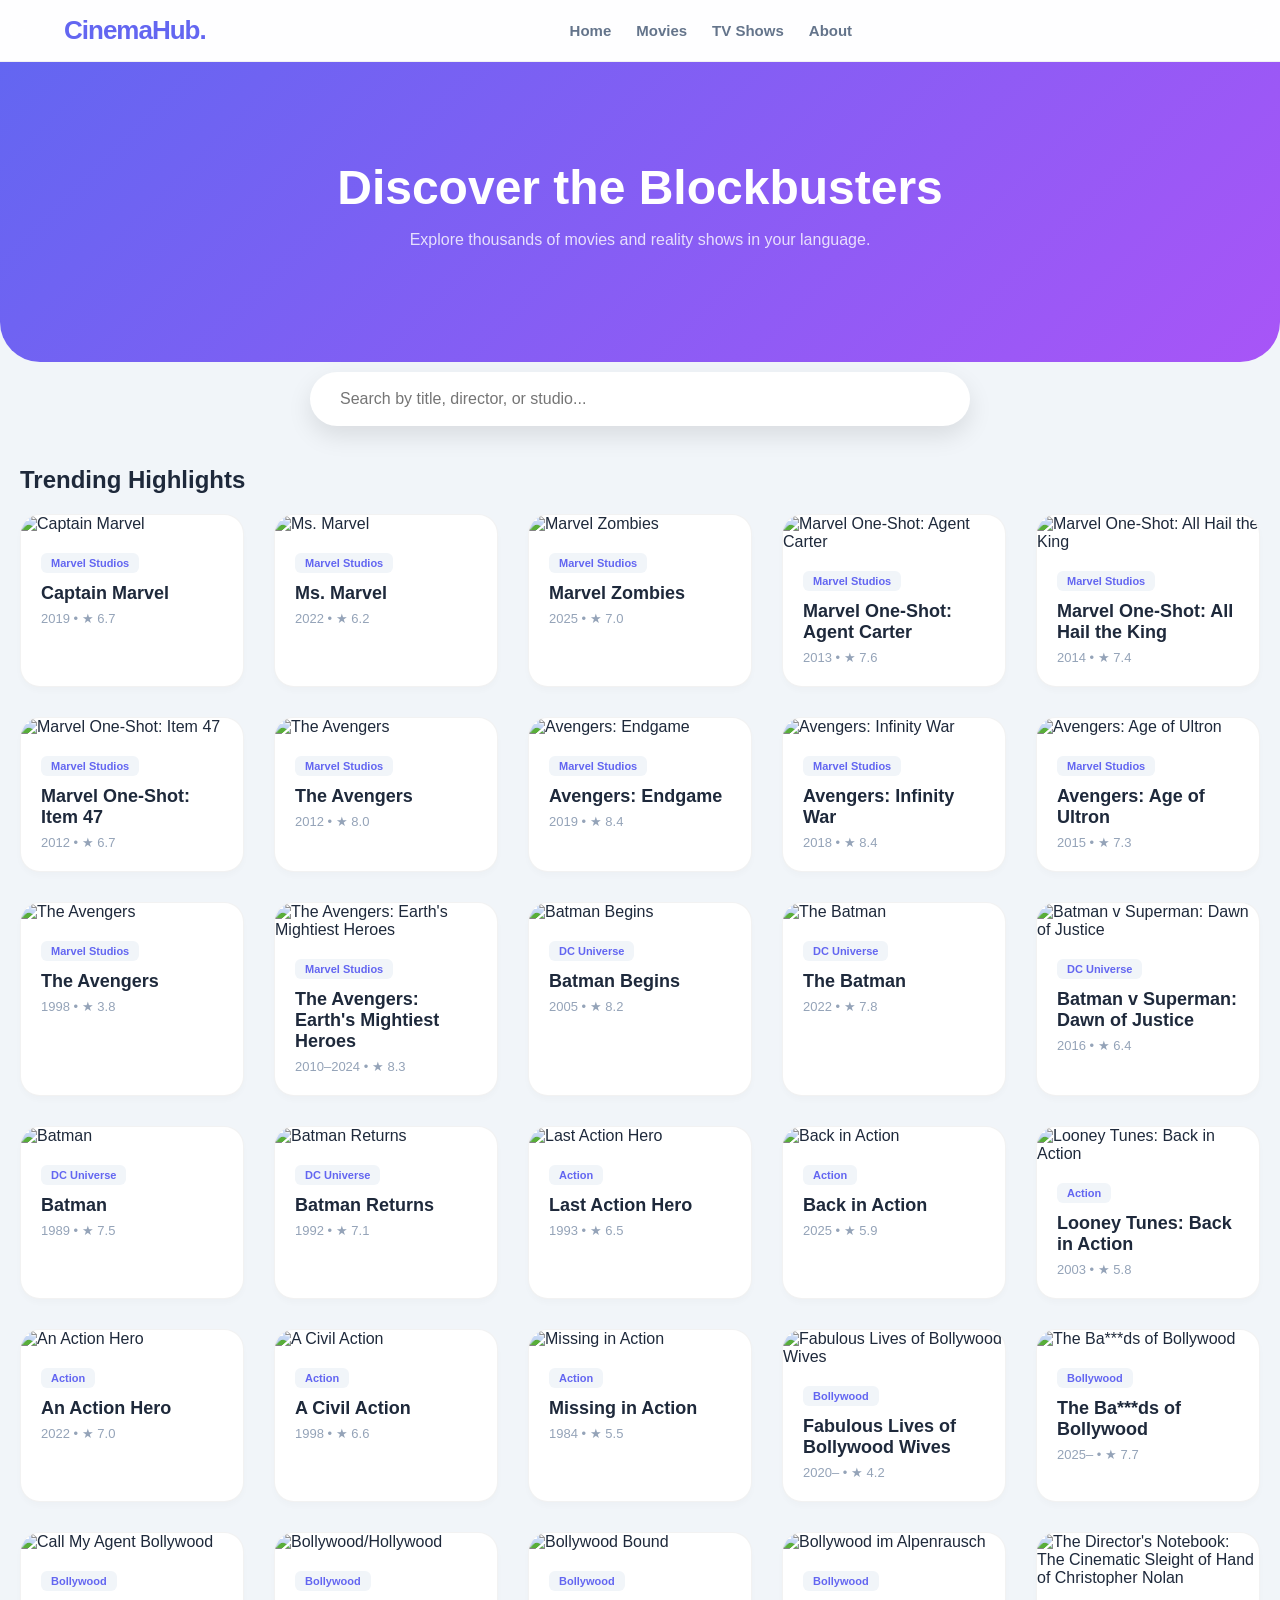
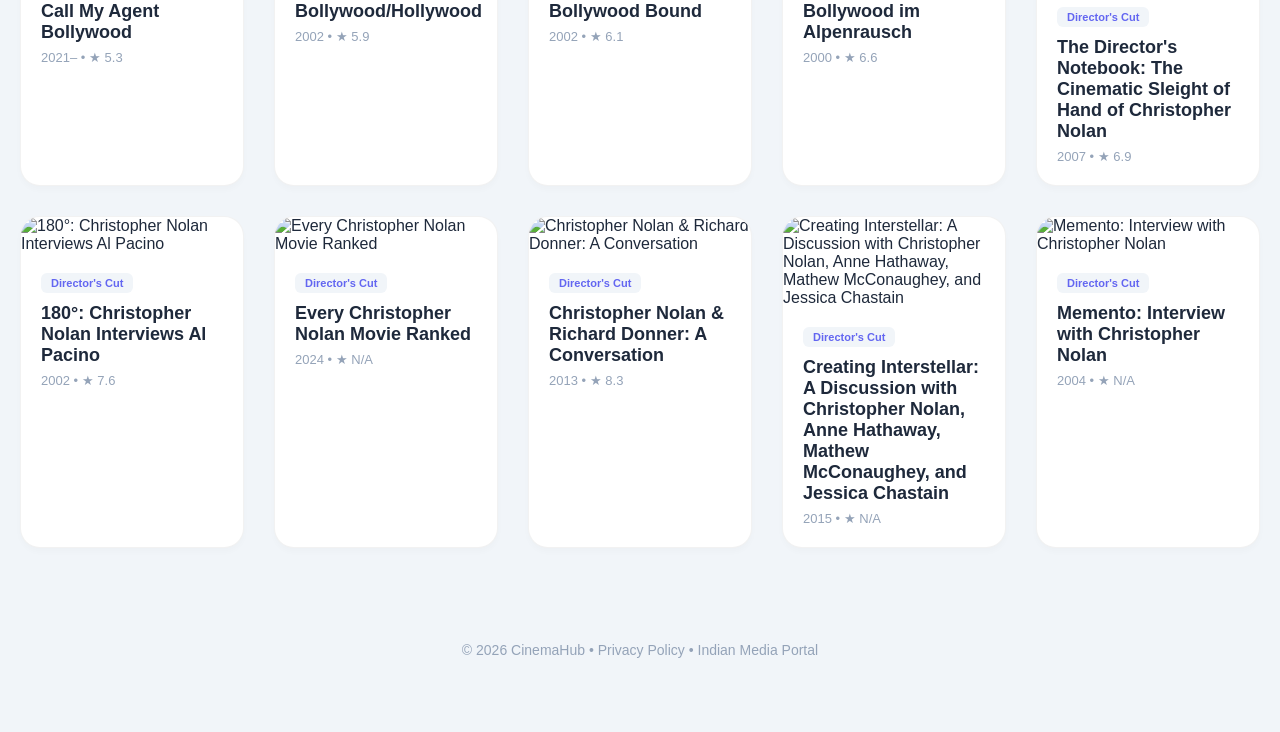
==== commit c1f4a313: "Update index.html" ====
--- a/index.html
+++ b/index.html
@@ -3,100 +3,129 @@
 <head>
     <meta charset="UTF-8">
     <meta name="viewport" content="width=device-width, initial-scale=1.0">
-    <title>CinemaHub | Home</title>
+    <title>CinemaHub | Global Media</title>
+    <script type="text/javascript" src="//translate.google.com/translate_a/element.js?cb=googleTranslateElementInit"></script>
     <style>
-        :root { --primary: #e50914; --bg: #0f0f0f; --card: #1f1f1f; --text: #fff; }
-        body { font-family: 'Segoe UI', sans-serif; background: var(--bg); color: var(--text); margin: 0; padding: 20px; }
-        header { text-align: center; padding: 40px 0; }
-        .nav-filters { display: flex; justify-content: center; gap: 10px; margin-bottom: 30px; flex-wrap: wrap; }
-        .nav-filters button { 
-            background: var(--card); color: white; border: 1px solid #333; padding: 10px 20px; 
-            border-radius: 25px; cursor: pointer; transition: 0.3s;
+        :root {
+            --primary: #6366f1;
+            --bg: #f1f5f9;
+            --glass: rgba(255, 255, 255, 0.9);
+            --text: #1e293b;
         }
-        .nav-filters button:hover, .nav-filters button.active { border-color: var(--primary); background: var(--primary); }
-        #searchInput { 
-            display: block; width: 90%; max-width: 600px; margin: 0 auto 30px; 
-            padding: 15px 25px; border-radius: 30px; border: 2px solid #333; background: #000; color: white;
+        body { font-family: 'Segoe UI', Tahoma, Geneva, Verdana, sans-serif; background: var(--bg); color: var(--text); margin: 0; }
+        
+        /* Premium Navbar */
+        nav { 
+            background: var(--glass); backdrop-filter: blur(15px);
+            padding: 15px 5%; display: flex; justify-content: space-between; align-items: center;
+            position: sticky; top: 0; z-index: 1000; border-bottom: 1px solid rgba(0,0,0,0.05);
         }
-        .movie-grid { 
-            display: grid; grid-template-columns: repeat(auto-fill, minmax(220px, 1fr)); 
-            gap: 30px; max-width: 1300px; margin: 0 auto; 
+        .logo { font-size: 26px; font-weight: 800; color: var(--primary); letter-spacing: -1px; }
+        .nav-tabs { display: flex; gap: 25px; }
+        .nav-tabs a { text-decoration: none; color: #64748b; font-weight: 600; font-size: 15px; transition: 0.3s; cursor: pointer; }
+        .nav-tabs a:hover, .nav-tabs a.active { color: var(--primary); }
+
+        /* Hero Banner */
+        .hero { 
+            background: linear-gradient(135deg, #6366f1 0%, #a855f7 100%);
+            height: 300px; display: flex; flex-direction: column; align-items: center; justify-content: center;
+            color: white; text-align: center; border-radius: 0 0 40px 40px; margin-bottom: 40px;
         }
-        .movie-card { 
-            background: var(--card); border-radius: 15px; overflow: hidden; 
-            transition: 0.3s; cursor: pointer; border: 1px solid #222;
+
+        /* Search Bar */
+        #mainSearch {
+            width: 80%; max-width: 600px; padding: 18px 30px; border-radius: 50px;
+            border: none; margin-top: -30px; box-shadow: 0 10px 25px rgba(0,0,0,0.1);
+            font-size: 16px; outline: none; display: block; margin-left: auto; margin-right: auto;
         }
-        .movie-card:hover { transform: translateY(-10px); border-color: var(--primary); }
-        .movie-card img { width: 100%; height: 320px; object-fit: cover; }
-        .info { padding: 15px; position: relative; }
-        .rating-badge { 
-            position: absolute; top: -45px; right: 10px; 
-            background: var(--primary); padding: 5px 10px; border-radius: 5px; font-weight: bold; font-size: 14px;
+
+        /* Content Sections */
+        .container { max-width: 1300px; margin: 0 auto; padding: 20px; }
+        .grid { display: grid; grid-template-columns: repeat(auto-fill, minmax(220px, 1fr)); gap: 30px; }
+        
+        /* Modern White Cards */
+        .m-card {
+            background: white; border-radius: 20px; overflow: hidden;
+            box-shadow: 0 4px 6px rgba(0,0,0,0.02); transition: 0.4s; cursor: pointer;
+            border: 1px solid rgba(0,0,0,0.05);
         }
-        .info h3 { margin: 5px 0; font-size: 17px; }
-        .tag { font-size: 11px; color: #888; text-transform: uppercase; letter-spacing: 1px; }
+        .m-card:hover { transform: translateY(-10px); box-shadow: 0 20px 40px rgba(0,0,0,0.08); }
+        .m-card img { width: 100%; height: 320px; object-fit: cover; }
+        .m-info { padding: 20px; }
+        .m-info h3 { margin: 0 0 5px; font-size: 18px; color: #1e293b; }
+        .m-tag { display: inline-block; padding: 4px 10px; background: #f1f5f9; border-radius: 6px; font-size: 11px; color: #6366f1; font-weight: bold; margin-bottom: 10px; }
+
+        footer { text-align: center; padding: 60px; color: #94a3b8; font-size: 14px; }
     </style>
 </head>
 <body>
 
-    <header>
-        <h1 style="color: var(--primary); font-size: 2.5rem; margin: 0;">CINEMA HUB</h1>
-        <p style="color: #666;">Automated Media Explorer</p>
-    </header>
+    <nav>
+        <div class="logo">CinemaHub.</div>
+        <div class="nav-tabs">
+            <a onclick="filterTab('All')">Home</a>
+            <a onclick="filterTab('Movie')">Movies</a>
+            <a onclick="filterTab('TV Show')">TV Shows</a>
+            <a href="about.html">About</a>
+        </div>
+        <div id="google_translate_element"></div>
+    </nav>
 
-    <input type="text" id="searchInput" placeholder="Search Marvel, Bollywood, Actors..." onkeyup="filterData()">
-
-    <div class="nav-filters">
-        <button class="active" onclick="filterData('All', this)">All Content</button>
-        <button onclick="filterData('Marvel Studios', this)">Marvel</button>
-        <button onclick="filterData('Bollywood', this)">Bollywood</button>
-        <button onclick="filterData('Action', this)">Action</button>
-        <button onclick="filterData('DC Universe', this)">DC Universe</button>
+    <div class="hero">
+        <h1 style="font-size: 3rem; margin: 0;">Discover the Blockbusters</h1>
+        <p style="opacity: 0.8;">Explore thousands of movies and reality shows in your language.</p>
     </div>
 
-    <div class="movie-grid" id="movieGrid"></div>
+    <input type="text" id="mainSearch" placeholder="Search by title, director, or studio..." onkeyup="search()">
+
+    <div class="container">
+        <h2 id="sectionTitle">Trending Highlights</h2>
+        <div class="grid" id="mainGrid"></div>
+    </div>
+
+    <footer>
+        <p>© 2026 CinemaHub • Privacy Policy • Indian Media Portal</p>
+    </footer>
 
     <script>
+        function googleTranslateElementInit() {
+            new google.translate.TranslateElement({pageLanguage: 'en'}, 'google_translate_element');
+        }
+
         let allData = [];
-
-        async function init() {
-            try {
-                const res = await fetch('data/movies.json');
-                allData = await res.json();
-                render(allData);
-            } catch (e) { document.getElementById('movieGrid').innerHTML = "Database syncing..."; }
+        async function loadData() {
+            const res = await fetch('data/movies.json');
+            allData = await res.json();
+            render(allData);
         }
 
         function render(data) {
-            const grid = document.getElementById('movieGrid');
+            const grid = document.getElementById('mainGrid');
             grid.innerHTML = data.map(m => `
-                <div class="movie-card" onclick="location.href='movie.html?id=${m.id}'">
+                <div class="m-card" onclick="location.href='movie.html?id=${m.id}'">
                     <img src="${m.image || 'https://via.placeholder.com/300x450'}" alt="${m.title}">
-                    <div class="info">
-                        <div class="rating-badge">★ ${m.imdbRating}</div>
-                        <span class="tag">${m.category}</span>
+                    <div class="m-info">
+                        <span class="m-tag">${m.category}</span>
                         <h3>${m.title}</h3>
-                        <p style="font-size:12px; color:#555;">${m.genre}</p>
+                        <span style="color: #94a3b8; font-size: 13px;">${m.year} • ★ ${m.imdbRating}</span>
                     </div>
                 </div>
             `).join('');
         }
 
-        function filterData(category = '', btn = null) {
-            if(btn) {
-                document.querySelectorAll('.nav-filters button').forEach(b => b.classList.remove('active'));
-                btn.classList.add('active');
-            }
-            const search = document.getElementById('searchInput').value.toLowerCase();
-            const filtered = allData.filter(m => {
-                const matchesSearch = m.title.toLowerCase().includes(search) || (m.actors && m.actors.toLowerCase().includes(search));
-                const matchesCat = category === 'All' || category === '' || m.category === category;
-                return matchesSearch && matchesCat;
-            });
+        function filterTab(type) {
+            const filtered = type === 'All' ? allData : allData.filter(m => m.category === type);
+            document.getElementById('sectionTitle').innerText = type + "s";
             render(filtered);
         }
 
-        window.onload = init;
+        function search() {
+            const val = document.getElementById('mainSearch').value.toLowerCase();
+            const filtered = allData.filter(m => m.title.toLowerCase().includes(val) || m.director.toLowerCase().includes(val));
+            render(filtered);
+        }
+
+        window.onload = loadData;
     </script>
 </body>
 </html>
